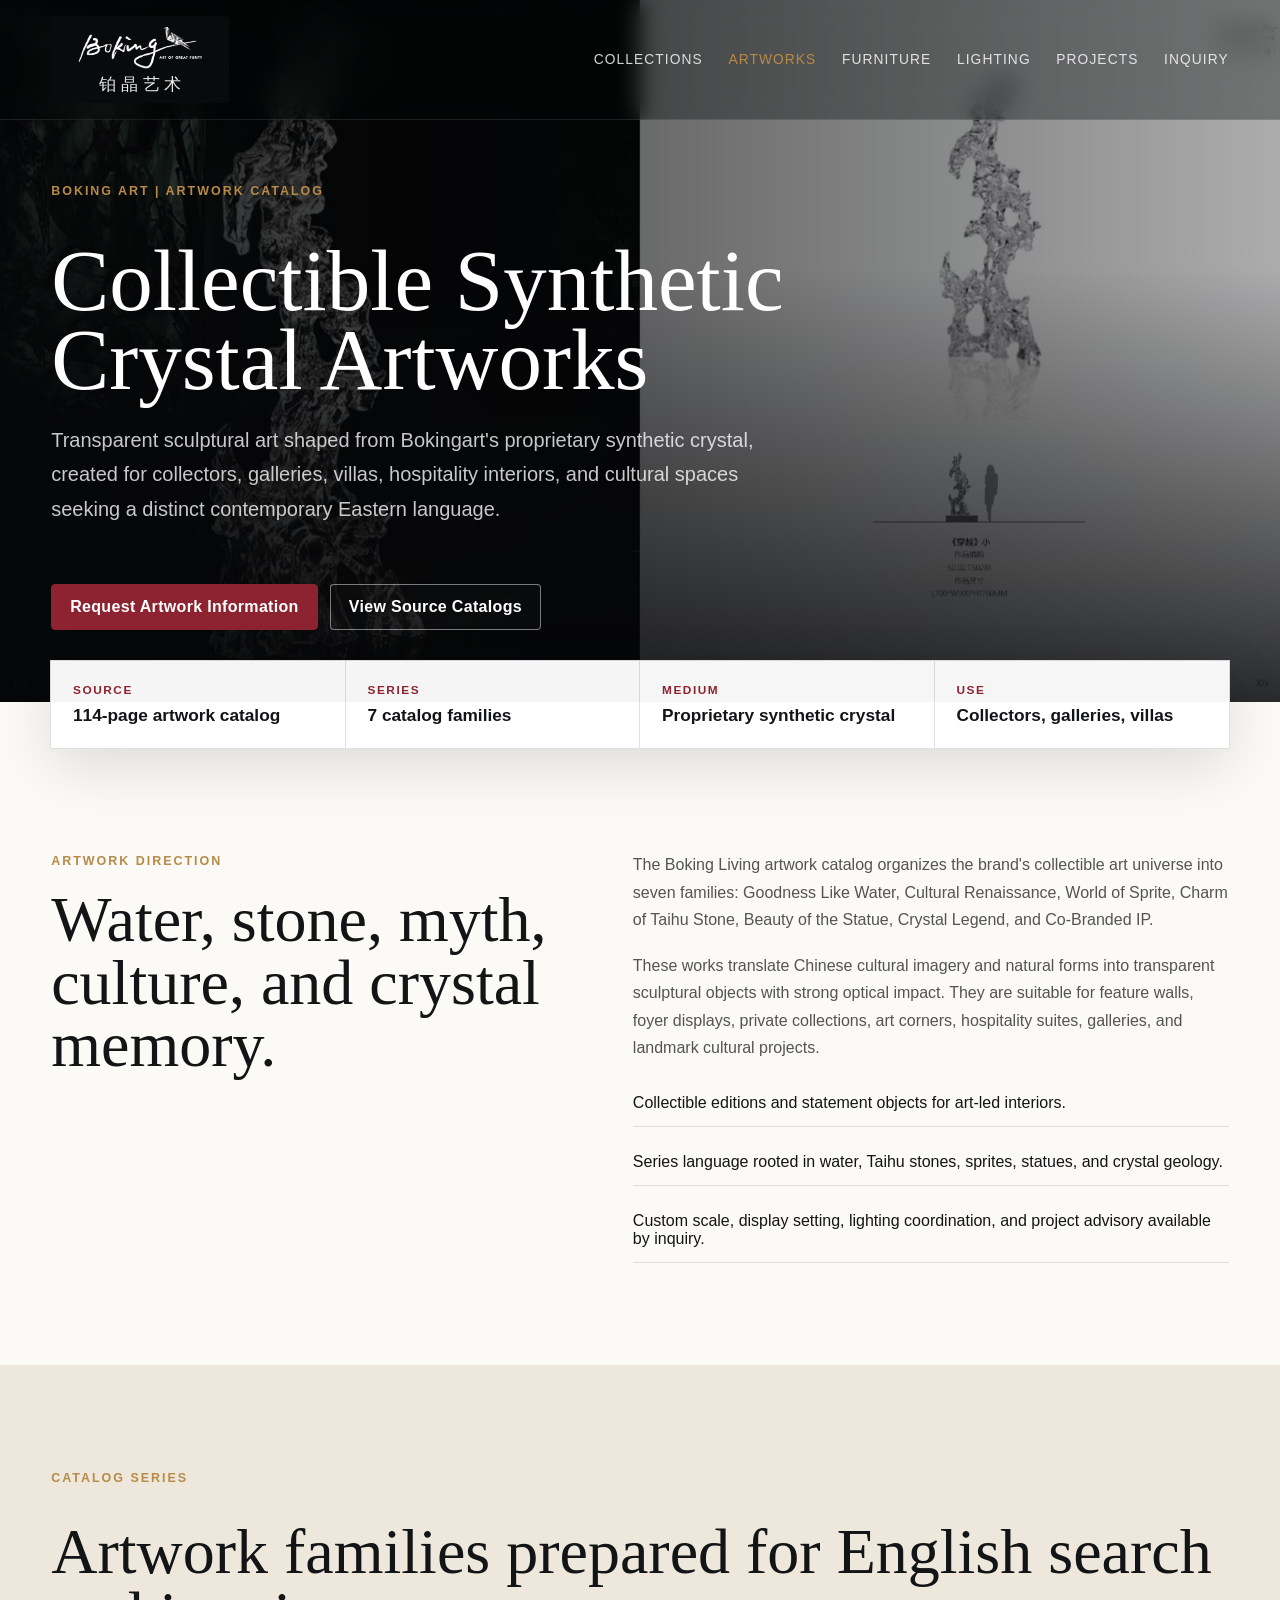
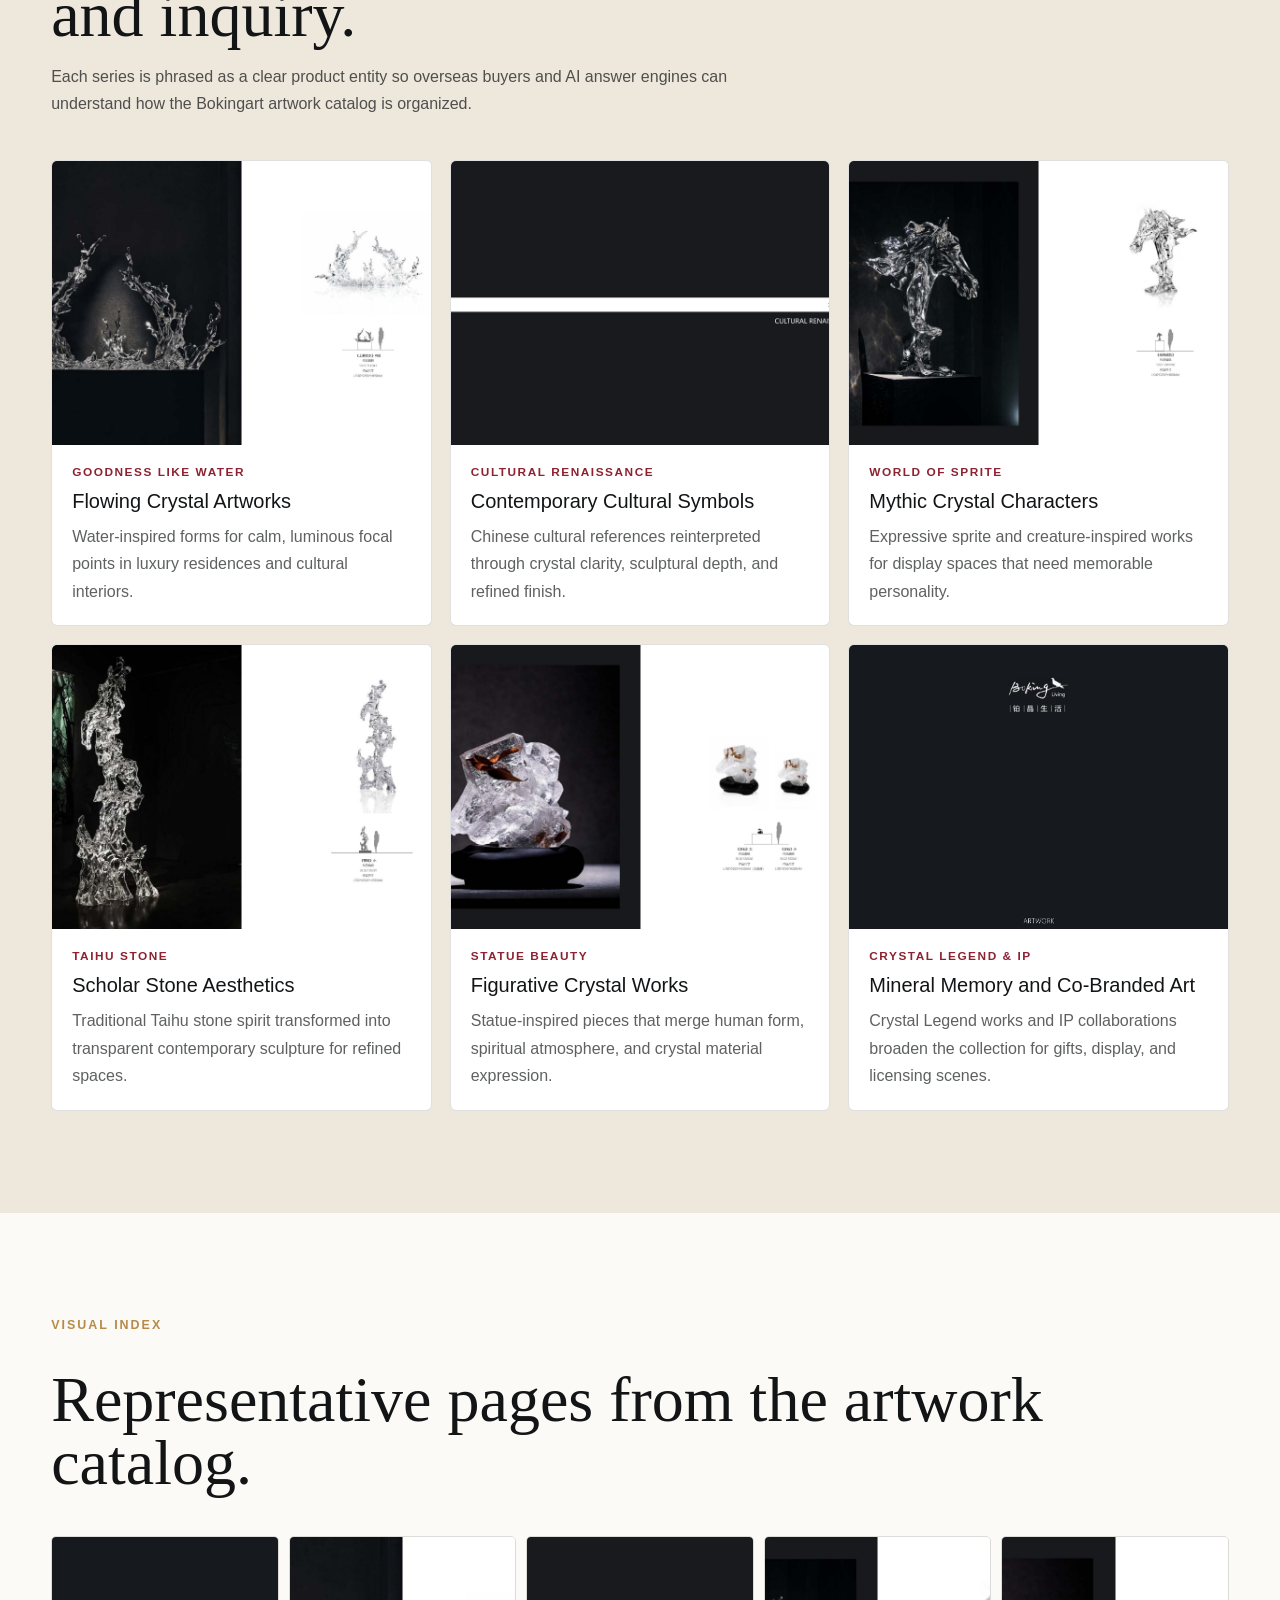
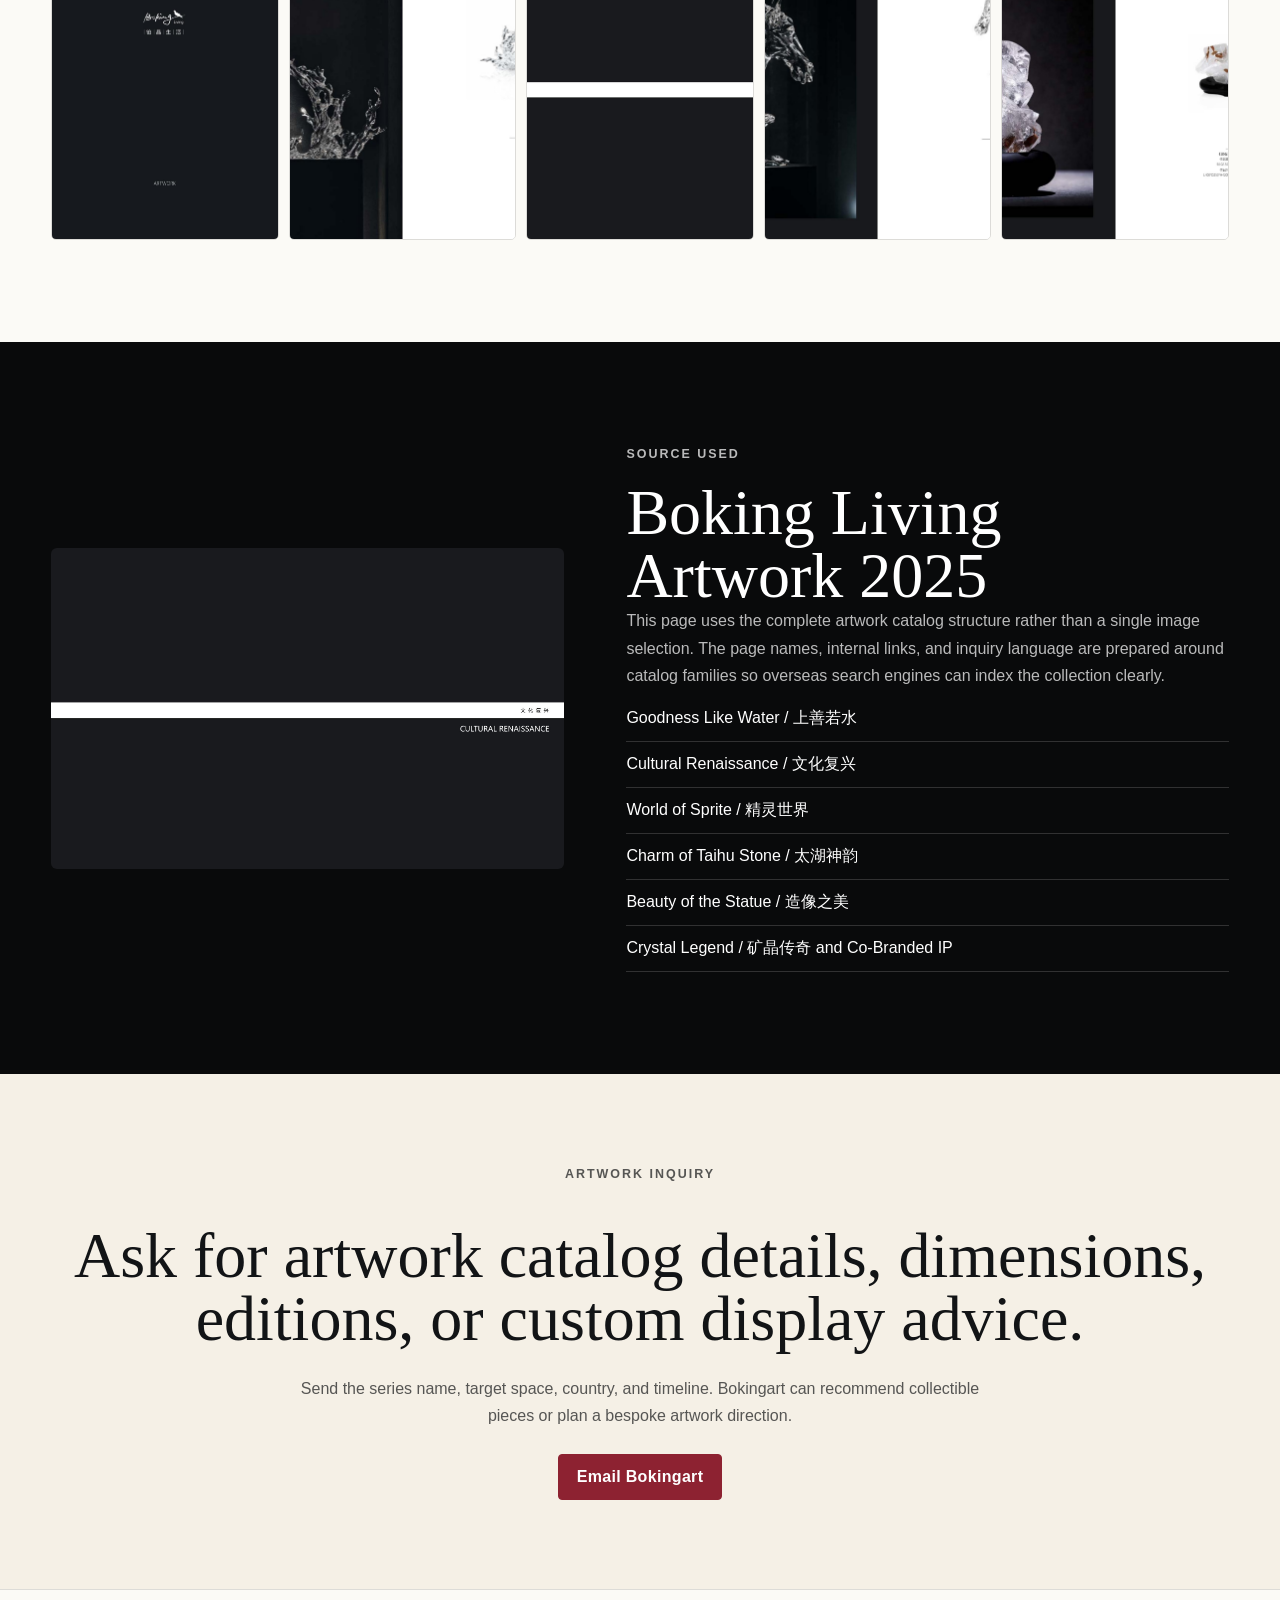
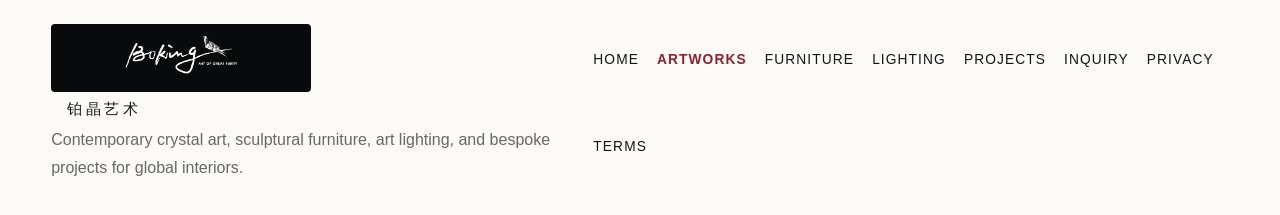
==== artworks.html @ d9d6ddd5 "Initial Bokingart overseas site" ====
<!doctype html>
<html lang="en">
  <head>
    <meta charset="utf-8" />
    <meta name="viewport" content="width=device-width, initial-scale=1" />
    <title>Collectible Synthetic Crystal Artworks | Bokingart</title>
    <meta
      name="description"
      content="Explore Bokingart collectible synthetic crystal artworks, including Goodness Like Water, Cultural Renaissance, World of Sprite, Taihu Stone, Statue Beauty, Crystal Legend, and co-branded IP art."
    />
    <meta name="robots" content="index,follow,max-image-preview:large" />
    <link rel="canonical" href="https://bokingart.netlify.app/artworks.html" />
    <meta property="og:type" content="product.group" />
    <meta property="og:title" content="Collectible Synthetic Crystal Artworks | Bokingart" />
    <meta
      property="og:description"
      content="Bokingart transforms synthetic crystal into collectible contemporary Eastern artworks for galleries, collectors, villas, and cultural spaces."
    />
    <meta property="og:image" content="https://bokingart.netlify.app/assets/pdf-pages/artworks-p058.jpg" />
    <link rel="icon" href="assets/favicon.svg" type="image/svg+xml" />
    <link rel="stylesheet" href="styles.css" />
    <script type="application/ld+json">
      {
        "@context": "https://schema.org",
        "@graph": [
          {
            "@type": "ProductGroup",
            "@id": "https://bokingart.netlify.app/artworks.html#product",
            "name": "Bokingart Collectible Synthetic Crystal Artworks",
            "brand": { "@id": "https://bokingart.netlify.app/#organization" },
            "category": "Contemporary Crystal Art",
            "description": "Collectible synthetic crystal artworks rooted in contemporary Eastern aesthetics, including Goodness Like Water, Cultural Renaissance, World of Sprite, Taihu Stone, Statue Beauty, Crystal Legend, and co-branded IP art.",
            "url": "https://bokingart.netlify.app/artworks.html",
            "image": "https://bokingart.netlify.app/assets/pdf-pages/artworks-p058.jpg"
          },
          {
            "@type": "ItemList",
            "@id": "https://bokingart.netlify.app/artworks.html#series",
            "name": "Bokingart Artwork Series",
            "itemListElement": [
              { "@type": "ListItem", "position": 1, "name": "Goodness Like Water" },
              { "@type": "ListItem", "position": 2, "name": "Cultural Renaissance" },
              { "@type": "ListItem", "position": 3, "name": "World of Sprite" },
              { "@type": "ListItem", "position": 4, "name": "Charm of Taihu Stone" },
              { "@type": "ListItem", "position": 5, "name": "Beauty of the Statue" },
              { "@type": "ListItem", "position": 6, "name": "Crystal Legend" },
              { "@type": "ListItem", "position": 7, "name": "Co-Branded IP" }
            ]
          }
        ]
      }
    </script>
  </head>
  <body>
    <a class="skip-link" href="#inquiry">Skip to inquiry</a>
    <header class="site-header" data-elevated="false">
      <a class="brand-mark" href="index.html#top" aria-label="Bokingart home">
        <img src="assets/logo-wordmark-white.png" alt="Bokingart 铂晶艺术" />
      </a>
      <button class="nav-toggle" type="button" aria-expanded="false" aria-controls="primary-navigation">
        <span class="visually-hidden">Open navigation</span>
        <span class="nav-toggle-lines" aria-hidden="true">
          <span></span>
          <span></span>
          <span></span>
        </span>
      </button>
      <nav class="main-nav" id="primary-navigation" aria-label="Primary navigation">
        <a href="index.html#collections">Collections</a>
        <a href="artworks.html">Artworks</a>
        <a href="furniture.html">Furniture</a>
        <a href="lighting.html">Lighting</a>
        <a href="custom-projects.html">Projects</a>
        <a href="#inquiry">Inquiry</a>
      </nav>
    </header>

    <main>
      <section class="sub-hero" style="--hero-image: url('assets/pdf-pages/artworks-p058.jpg')" aria-labelledby="page-title">
        <div class="sub-hero-content">
          <p class="eyebrow">Boking Art | Artwork Catalog</p>
          <h1 id="page-title">Collectible Synthetic Crystal Artworks</h1>
          <p>
            Transparent sculptural art shaped from Bokingart's proprietary synthetic crystal, created for collectors,
            galleries, villas, hospitality interiors, and cultural spaces seeking a distinct contemporary Eastern language.
          </p>
          <div class="hero-actions">
            <a class="button primary" href="#inquiry">Request Artwork Information</a>
            <a class="button ghost" href="index.html#catalog-title">View Source Catalogs</a>
          </div>
        </div>
      </section>

      <div class="metric-row" aria-label="Artwork catalog facts">
        <div class="metric"><span>Source</span><strong>114-page artwork catalog</strong></div>
        <div class="metric"><span>Series</span><strong>7 catalog families</strong></div>
        <div class="metric"><span>Medium</span><strong>Proprietary synthetic crystal</strong></div>
        <div class="metric"><span>Use</span><strong>Collectors, galleries, villas</strong></div>
      </div>

      <section class="detail-intro">
        <div class="detail-grid">
          <div>
            <p class="eyebrow">Artwork Direction</p>
            <h2>Water, stone, myth, culture, and crystal memory.</h2>
          </div>
          <div class="detail-copy">
            <p>
              The Boking Living artwork catalog organizes the brand's collectible art universe into seven families:
              Goodness Like Water, Cultural Renaissance, World of Sprite, Charm of Taihu Stone, Beauty of the Statue,
              Crystal Legend, and Co-Branded IP.
            </p>
            <p>
              These works translate Chinese cultural imagery and natural forms into transparent sculptural objects with
              strong optical impact. They are suitable for feature walls, foyer displays, private collections, art corners,
              hospitality suites, galleries, and landmark cultural projects.
            </p>
            <ul class="detail-list">
              <li>Collectible editions and statement objects for art-led interiors.</li>
              <li>Series language rooted in water, Taihu stones, sprites, statues, and crystal geology.</li>
              <li>Custom scale, display setting, lighting coordination, and project advisory available by inquiry.</li>
            </ul>
          </div>
        </div>
      </section>

      <section class="series-section" aria-labelledby="series-title">
        <div class="section-heading">
          <p class="eyebrow">Catalog Series</p>
          <h2 id="series-title">Artwork families prepared for English search and inquiry.</h2>
          <p>
            Each series is phrased as a clear product entity so overseas buyers and AI answer engines can understand how
            the Bokingart artwork catalog is organized.
          </p>
        </div>
        <div class="series-grid">
          <article class="series-card">
            <img src="assets/pdf-pages/artworks-p008.jpg" alt="Goodness Like Water synthetic crystal artwork catalog page" />
            <div>
              <span>Goodness Like Water</span>
              <h3>Flowing Crystal Artworks</h3>
              <p>Water-inspired forms for calm, luminous focal points in luxury residences and cultural interiors.</p>
            </div>
          </article>
          <article class="series-card">
            <img src="assets/pdf-pages/artworks-p018.jpg" alt="Cultural Renaissance crystal artwork catalog page" />
            <div>
              <span>Cultural Renaissance</span>
              <h3>Contemporary Cultural Symbols</h3>
              <p>Chinese cultural references reinterpreted through crystal clarity, sculptural depth, and refined finish.</p>
            </div>
          </article>
          <article class="series-card">
            <img src="assets/pdf-pages/artworks-p036.jpg" alt="World of Sprite crystal artwork catalog page" />
            <div>
              <span>World of Sprite</span>
              <h3>Mythic Crystal Characters</h3>
              <p>Expressive sprite and creature-inspired works for display spaces that need memorable personality.</p>
            </div>
          </article>
          <article class="series-card">
            <img src="assets/pdf-pages/artworks-p058.jpg" alt="Taihu Stone crystal artwork catalog page" />
            <div>
              <span>Taihu Stone</span>
              <h3>Scholar Stone Aesthetics</h3>
              <p>Traditional Taihu stone spirit transformed into transparent contemporary sculpture for refined spaces.</p>
            </div>
          </article>
          <article class="series-card">
            <img src="assets/pdf-pages/artworks-p082.jpg" alt="Statue Beauty crystal artwork catalog page" />
            <div>
              <span>Statue Beauty</span>
              <h3>Figurative Crystal Works</h3>
              <p>Statue-inspired pieces that merge human form, spiritual atmosphere, and crystal material expression.</p>
            </div>
          </article>
          <article class="series-card">
            <img src="assets/pdf-pages/artworks-p001.jpg" alt="Bokingart artwork catalog cover" />
            <div>
              <span>Crystal Legend & IP</span>
              <h3>Mineral Memory and Co-Branded Art</h3>
              <p>Crystal Legend works and IP collaborations broaden the collection for gifts, display, and licensing scenes.</p>
            </div>
          </article>
        </div>
      </section>

      <section class="gallery-section" aria-labelledby="gallery-title">
        <div class="section-heading">
          <p class="eyebrow">Visual Index</p>
          <h2 id="gallery-title">Representative pages from the artwork catalog.</h2>
        </div>
        <div class="catalog-strip">
          <img src="assets/pdf-pages/artworks-p001.jpg" alt="Bokingart artwork catalog cover page" />
          <img src="assets/pdf-pages/artworks-p008.jpg" alt="Goodness Like Water artwork page" />
          <img src="assets/pdf-pages/artworks-p018.jpg" alt="Cultural Renaissance artwork page" />
          <img src="assets/pdf-pages/artworks-p036.jpg" alt="World of Sprite artwork page" />
          <img src="assets/pdf-pages/artworks-p082.jpg" alt="Statue Beauty artwork page" />
        </div>
      </section>

      <section class="source-section">
        <div class="source-panel">
          <img src="assets/pdf-pages/artworks-p018.jpg" alt="Bokingart artwork source catalog sample" />
          <div>
            <p class="eyebrow">Source Used</p>
            <h2>Boking Living Artwork 2025</h2>
            <p>
              This page uses the complete artwork catalog structure rather than a single image selection. The page names,
              internal links, and inquiry language are prepared around catalog families so overseas search engines can index
              the collection clearly.
            </p>
            <ul>
              <li>Goodness Like Water / 上善若水</li>
              <li>Cultural Renaissance / 文化复兴</li>
              <li>World of Sprite / 精灵世界</li>
              <li>Charm of Taihu Stone / 太湖神韵</li>
              <li>Beauty of the Statue / 造像之美</li>
              <li>Crystal Legend / 矿晶传奇 and Co-Branded IP</li>
            </ul>
          </div>
        </div>
      </section>

      <section id="inquiry" class="inquiry-mini">
        <p class="eyebrow">Artwork Inquiry</p>
        <h2>Ask for artwork catalog details, dimensions, editions, or custom display advice.</h2>
        <p>Send the series name, target space, country, and timeline. Bokingart can recommend collectible pieces or plan a bespoke artwork direction.</p>
        <a class="button primary" href="mailto:contact@bokingart.com?subject=Bokingart%20artwork%20inquiry">Email Bokingart</a>
      </section>
    </main>

    <footer class="site-footer">
      <div>
        <img class="footer-logo" src="assets/logo-wordmark-white.png" alt="Bokingart 铂晶艺术" />
        <p>Contemporary crystal art, sculptural furniture, art lighting, and bespoke projects for global interiors.</p>
      </div>
      <div class="footer-links">
        <a href="index.html">Home</a>
        <a href="artworks.html">Artworks</a>
        <a href="furniture.html">Furniture</a>
        <a href="lighting.html">Lighting</a>
        <a href="custom-projects.html">Projects</a>
        <a href="#inquiry">Inquiry</a>
        <a href="privacy.html">Privacy</a>
        <a href="terms.html">Terms</a>
      </div>
    </footer>

    <script src="script.js"></script>
  </body>
</html>
---- styles.css ----
:root {
  --ink: #121416;
  --ash: #3c4142;
  --stone: #f3f0ea;
  --paper: #fbfaf6;
  --line: rgba(18, 20, 22, 0.13);
  --white: #ffffff;
  --crystal: #c9edf0;
  --gold: #b78b47;
  --cinnabar: #8d2231;
  --deep: #090a0b;
  --max: 1180px;
  color-scheme: light;
}

* {
  box-sizing: border-box;
}

html {
  scroll-behavior: smooth;
  scroll-padding-top: 96px;
}

body {
  margin: 0;
  font-family: "Aptos", "Segoe UI", "Helvetica Neue", Arial, sans-serif;
  color: var(--ink);
  background: var(--paper);
  letter-spacing: 0;
  opacity: 0;
  transform: translateY(8px);
  transition: opacity 520ms ease, transform 520ms ease, filter 420ms ease;
}

body.page-loaded {
  opacity: 1;
  transform: translateY(0);
}

body.is-leaving {
  opacity: 0;
  filter: blur(4px);
  transform: translateY(-8px);
}

img {
  display: block;
  max-width: 100%;
}

a {
  color: inherit;
  text-decoration: none;
}

:focus-visible {
  outline: 2px solid var(--gold);
  outline-offset: 4px;
}

.visually-hidden {
  position: absolute;
  width: 1px;
  height: 1px;
  padding: 0;
  margin: -1px;
  overflow: hidden;
  clip: rect(0 0 0 0);
  white-space: nowrap;
  border: 0;
}

p {
  margin: 0;
  line-height: 1.72;
}

h1,
h2,
h3 {
  margin: 0;
  font-weight: 500;
  letter-spacing: 0;
}

h1 {
  font-family: Georgia, "Times New Roman", serif;
  font-size: clamp(4.2rem, 13vw, 11rem);
  line-height: 0.82;
}

h2 {
  font-family: Georgia, "Times New Roman", serif;
  font-size: clamp(2.2rem, 5vw, 5rem);
  line-height: 0.98;
}

h3 {
  font-size: 1.25rem;
  line-height: 1.2;
}

.skip-link {
  position: fixed;
  left: 16px;
  top: -80px;
  z-index: 100;
  background: var(--white);
  color: var(--ink);
  padding: 10px 14px;
}

.skip-link:focus {
  top: 16px;
}

.site-header {
  position: fixed;
  top: 0;
  left: 0;
  right: 0;
  z-index: 20;
  display: flex;
  align-items: center;
  justify-content: space-between;
  gap: 24px;
  padding: 16px clamp(18px, 4vw, 54px);
  color: var(--white);
  background: rgba(5, 6, 7, 0.34);
  backdrop-filter: blur(12px);
  transition: background 180ms ease, color 180ms ease, border-color 180ms ease, box-shadow 180ms ease, transform 360ms ease;
  border-bottom: 1px solid rgba(255, 255, 255, 0.1);
}

.site-header[data-elevated="true"] {
  color: var(--ink);
  background: rgba(251, 250, 246, 0.94);
  backdrop-filter: blur(16px);
  border-bottom-color: var(--line);
  box-shadow: 0 12px 42px rgba(18, 20, 22, 0.08);
}

.brand-mark {
  display: inline-flex;
  flex-direction: column;
  align-items: center;
  justify-content: center;
  width: 178px;
  min-height: 78px;
  padding: 11px 12px 10px;
  gap: 7px;
  background: var(--deep);
  border: 0;
  border-radius: 4px;
  overflow: hidden;
  box-shadow: 0 18px 48px rgba(0, 0, 0, 0.32);
  transition: transform 220ms ease, box-shadow 220ms ease, background 220ms ease;
}

.brand-mark:hover {
  transform: translateY(-1px);
  background: #050506;
  box-shadow: 0 22px 56px rgba(0, 0, 0, 0.36);
}

.brand-mark img {
  width: 100%;
  height: 42px;
  object-fit: contain;
  object-position: center;
}

.brand-mark::after {
  content: "铂晶艺术";
  display: block;
  color: rgba(255, 255, 255, 0.92);
  font-family: "Microsoft YaHei UI", "Microsoft YaHei", "Noto Sans SC", sans-serif;
  font-size: 1.08rem;
  font-weight: 500;
  line-height: 1;
  letter-spacing: 0.28em;
  text-indent: 0.28em;
  white-space: nowrap;
}

.brand-script {
  font-family: "Brush Script MT", "Segoe Script", Georgia, serif;
  font-size: 2.2rem;
  line-height: 0.85;
}

.brand-sub {
  font-size: 0.64rem;
  text-transform: uppercase;
  letter-spacing: 0.16em;
}

.main-nav {
  display: flex;
  gap: clamp(14px, 2vw, 32px);
  font-size: 0.86rem;
  text-transform: uppercase;
  letter-spacing: 0.08em;
  align-items: center;
}

.nav-toggle {
  display: none;
  position: relative;
  width: 46px;
  height: 46px;
  place-items: center;
  border: 1px solid rgba(255, 255, 255, 0.32);
  border-radius: 4px;
  background: rgba(255, 255, 255, 0.08);
  color: currentColor;
  cursor: pointer;
  transition: background 180ms ease, border-color 180ms ease, transform 180ms ease;
}

.nav-toggle:hover {
  transform: translateY(-1px);
  border-color: rgba(183, 139, 71, 0.72);
  background: rgba(255, 255, 255, 0.14);
}

.nav-toggle-lines {
  display: grid;
  gap: 5px;
  width: 21px;
}

.nav-toggle-lines span {
  display: block;
  width: 100%;
  height: 2px;
  background: currentColor;
  transform-origin: center;
  transition: transform 220ms ease, opacity 180ms ease;
}

.main-nav a {
  position: relative;
  opacity: 0.82;
  transition: opacity 180ms ease;
}

.main-nav a::after {
  content: "";
  position: absolute;
  left: 0;
  right: 0;
  bottom: -8px;
  height: 1px;
  background: currentColor;
  transform: scaleX(0);
  transform-origin: left;
  transition: transform 220ms ease;
}

.main-nav a:hover {
  opacity: 1;
}

.main-nav a[aria-current="page"] {
  opacity: 1;
  color: var(--gold);
}

.main-nav a:hover::after {
  transform: scaleX(1);
}

.hero {
  position: relative;
  min-height: 90vh;
  display: grid;
  align-items: end;
  overflow: hidden;
  color: var(--white);
  background: var(--deep);
}

.hero picture,
.hero picture img {
  position: absolute;
  inset: 0;
  width: 100%;
  height: 100%;
}

.hero picture img {
  object-fit: cover;
  object-position: center;
  filter: contrast(1.05) saturate(0.96);
  transform: scale(1.03);
  animation: slow-drift 16s ease-out both;
}

.hero::after {
  content: "";
  position: absolute;
  inset: auto 0 0;
  height: 36%;
  pointer-events: none;
  background: linear-gradient(0deg, rgba(201, 237, 240, 0.1), transparent);
  mix-blend-mode: screen;
  opacity: 0.72;
  animation: crystal-glow 4.8s ease-in-out infinite alternate;
}

.hero-shade {
  position: absolute;
  inset: 0;
  background:
    linear-gradient(90deg, rgba(5, 5, 5, 0.82), rgba(5, 5, 5, 0.34) 48%, rgba(5, 5, 5, 0.16)),
    linear-gradient(0deg, rgba(5, 5, 5, 0.72), transparent 52%);
}

.hero-content {
  position: relative;
  z-index: 1;
  width: min(var(--max), calc(100% - 36px));
  margin: 0 auto;
  padding: 170px 0 118px;
}

.hero-content .eyebrow,
.hero-content h1,
.hero-line,
.hero-actions {
  animation: hero-rise 760ms cubic-bezier(0.2, 0.72, 0.18, 1) both;
}

.hero-content h1 {
  animation-delay: 90ms;
  letter-spacing: 0.01em;
}

.hero-line {
  animation-delay: 180ms;
}

.hero-actions {
  animation-delay: 270ms;
}

.hero-line {
  width: min(700px, 100%);
  margin-top: 26px;
  font-size: clamp(1.1rem, 2vw, 1.45rem);
  color: rgba(255, 255, 255, 0.82);
}

.eyebrow {
  margin-bottom: 16px;
  color: var(--gold);
  font-size: 0.78rem;
  font-weight: 700;
  text-transform: uppercase;
  letter-spacing: 0.16em;
}

.hero-actions {
  display: flex;
  flex-wrap: wrap;
  gap: 12px;
  margin-top: 34px;
}

.button {
  display: inline-flex;
  align-items: center;
  justify-content: center;
  min-height: 46px;
  padding: 13px 18px;
  border: 1px solid transparent;
  border-radius: 4px;
  font-weight: 700;
  letter-spacing: 0.02em;
  cursor: pointer;
  transition: transform 180ms ease, box-shadow 180ms ease, background 180ms ease, border-color 180ms ease;
}

.button.primary {
  background: var(--cinnabar);
  color: var(--white);
  border-color: var(--cinnabar);
}

.button.primary:hover {
  background: #9d2738;
  border-color: #9d2738;
}

.button.ghost {
  color: var(--white);
  border-color: rgba(255, 255, 255, 0.46);
  background: rgba(255, 255, 255, 0.02);
}

.button.ghost:hover {
  border-color: rgba(255, 255, 255, 0.74);
  background: rgba(255, 255, 255, 0.08);
}

.button.outline {
  color: var(--ink);
  border-color: rgba(18, 20, 22, 0.24);
  background: rgba(255, 255, 255, 0.58);
}

.button.outline:hover {
  border-color: rgba(141, 34, 49, 0.42);
  background: rgba(255, 255, 255, 0.82);
}

.button:hover {
  transform: translateY(-1px);
  box-shadow: 0 12px 30px rgba(0, 0, 0, 0.16);
}

.hero-proof {
  position: relative;
  z-index: 2;
  display: grid;
  grid-template-columns: repeat(4, 1fr);
  border-top: 1px solid rgba(255, 255, 255, 0.18);
  background: rgba(9, 10, 11, 0.64);
  backdrop-filter: blur(8px);
}

.hero-proof span {
  padding: 22px clamp(14px, 3vw, 44px);
  border-right: 1px solid rgba(255, 255, 255, 0.14);
  color: rgba(255, 255, 255, 0.82);
  font-size: 0.92rem;
}

.intro-band,
.section,
.brand-architecture,
.inquiry-section {
  padding: clamp(68px, 9vw, 128px) clamp(18px, 4vw, 54px);
}

.intro-band {
  background: var(--stone);
}

.section-grid {
  width: min(var(--max), 100%);
  margin: 0 auto;
  display: grid;
  gap: clamp(28px, 6vw, 84px);
}

.section-grid.two {
  grid-template-columns: minmax(0, 0.88fr) minmax(0, 1.12fr);
}

.copy-stack {
  display: grid;
  gap: 18px;
  color: rgba(18, 20, 22, 0.76);
  font-size: 1.03rem;
}

.section.light {
  background: var(--paper);
}

.section.dark {
  background: var(--deep);
  color: var(--white);
}

.section.editorial {
  background: #ebe7df;
}

.section.about {
  background: var(--paper);
}

.section-heading {
  width: min(var(--max), 100%);
  margin: 0 auto 42px;
  display: grid;
  gap: 16px;
}

.section-heading p:not(.eyebrow) {
  max-width: 760px;
  color: rgba(18, 20, 22, 0.72);
}

.section-heading.narrow {
  max-width: 860px;
  text-align: center;
}

.section-heading.narrow p {
  margin: 0 auto;
}

.collection-grid {
  width: min(var(--max), 100%);
  margin: 0 auto;
  display: grid;
  grid-template-columns: repeat(3, minmax(0, 1fr));
  gap: 18px;
}

.collection-card {
  display: grid;
  background: var(--white);
  border: 1px solid var(--line);
  border-radius: 6px;
  overflow: hidden;
  will-change: transform;
  transition: transform 260ms ease, box-shadow 260ms ease, border-color 260ms ease;
}

.collection-card:hover,
.source-card:hover,
.series-card:hover {
  transform: translateY(-5px);
  border-color: rgba(183, 139, 71, 0.48);
  box-shadow: 0 18px 60px rgba(18, 20, 22, 0.12);
}

.collection-card img {
  width: 100%;
  aspect-ratio: 4 / 5;
  object-fit: cover;
  transition: transform 420ms ease, filter 420ms ease;
}

.collection-card:hover img,
.source-card:hover img,
.series-card:hover img {
  transform: scale(1.035);
  filter: contrast(1.04) saturate(1.02);
}

.collection-card div {
  display: grid;
  gap: 12px;
  padding: 24px;
}

.collection-card p:not(.card-kicker) {
  color: rgba(18, 20, 22, 0.68);
}

.text-link {
  width: fit-content;
  color: var(--cinnabar);
  font-weight: 800;
  border-bottom: 1px solid currentColor;
  transition: transform 180ms ease, color 180ms ease;
}

.text-link:hover {
  color: var(--gold);
  transform: translateX(3px);
}

.card-kicker {
  color: var(--cinnabar);
  font-size: 0.74rem;
  font-weight: 800;
  letter-spacing: 0.14em;
  text-transform: uppercase;
}

.feature-layout {
  width: min(var(--max), 100%);
  margin: 0 auto;
  display: grid;
  grid-template-columns: minmax(0, 0.9fr) minmax(0, 1.1fr);
  gap: clamp(28px, 6vw, 76px);
  align-items: center;
}

.feature-copy {
  display: grid;
  gap: 24px;
}

.feature-copy p:not(.eyebrow) {
  color: rgba(255, 255, 255, 0.72);
}

.facts {
  display: grid;
  grid-template-columns: repeat(2, minmax(0, 1fr));
  gap: 1px;
  margin: 8px 0 0;
  background: rgba(255, 255, 255, 0.16);
}

.facts div {
  padding: 18px;
  background: var(--deep);
}

.facts dt {
  color: var(--gold);
  font-size: 0.75rem;
  text-transform: uppercase;
  letter-spacing: 0.1em;
}

.facts dd {
  margin: 8px 0 0;
  color: rgba(255, 255, 255, 0.84);
}

.feature-media {
  margin: 0;
}

.feature-media img {
  width: 100%;
  aspect-ratio: 5 / 4;
  object-fit: cover;
  border-radius: 6px;
  box-shadow: 0 22px 70px rgba(0, 0, 0, 0.18);
}

.timeline {
  width: min(var(--max), 100%);
  margin: 0 auto;
  display: grid;
  grid-template-columns: repeat(3, minmax(0, 1fr));
  border-top: 1px solid rgba(18, 20, 22, 0.18);
}

.timeline article {
  padding: 26px 24px 4px;
  border-right: 1px solid rgba(18, 20, 22, 0.13);
}

.timeline article:last-child {
  border-right: none;
}

.timeline span {
  display: inline-block;
  margin-bottom: 18px;
  color: var(--cinnabar);
  font-weight: 800;
}

.timeline h3 {
  margin-bottom: 12px;
}

.timeline p {
  color: rgba(18, 20, 22, 0.68);
}

.section-cta {
  width: min(var(--max), 100%);
  margin: 36px auto 0;
  display: flex;
  flex-wrap: wrap;
  gap: 12px;
}

.catalog-section {
  background: #f5f0e6;
}

.source-grid {
  width: min(var(--max), 100%);
  margin: 0 auto;
  display: grid;
  grid-template-columns: repeat(3, minmax(0, 1fr));
  gap: 18px;
}

.source-card {
  display: grid;
  grid-template-rows: auto 1fr;
  background: var(--white);
  border: 1px solid var(--line);
  border-radius: 6px;
  overflow: hidden;
  transition: transform 260ms ease, box-shadow 260ms ease, border-color 260ms ease;
}

.source-card img {
  width: 100%;
  aspect-ratio: 16 / 10;
  object-fit: cover;
  background: #ece8df;
  transition: transform 420ms ease, filter 420ms ease;
}

.source-card div {
  display: grid;
  gap: 10px;
  padding: 20px;
}

.source-card span,
.universe-tile span,
.metric span,
.about-proof span,
.series-card span,
.seo-kicker {
  color: var(--cinnabar);
  font-size: 0.74rem;
  font-weight: 800;
  letter-spacing: 0.13em;
  text-transform: uppercase;
}

.source-card p,
.universe-tile strong + p {
  color: rgba(18, 20, 22, 0.68);
}

.product-universe {
  background: var(--paper);
}

.universe-grid {
  width: min(var(--max), 100%);
  margin: 0 auto;
  display: grid;
  grid-template-columns: repeat(4, minmax(0, 1fr));
  gap: 14px;
}

.universe-tile {
  position: relative;
  min-height: 360px;
  display: grid;
  align-content: end;
  gap: 10px;
  padding: 22px;
  color: var(--white);
  overflow: hidden;
  border-radius: 6px;
  isolation: isolate;
  transition: transform 260ms ease, box-shadow 260ms ease;
}

.universe-tile::after {
  content: "";
  position: absolute;
  inset: 0;
  z-index: -1;
  background: linear-gradient(0deg, rgba(0, 0, 0, 0.78), rgba(0, 0, 0, 0.08) 62%);
}

.universe-tile img {
  position: absolute;
  inset: 0;
  z-index: -2;
  width: 100%;
  height: 100%;
  object-fit: cover;
  transition: transform 240ms ease;
}

.universe-tile:hover img {
  transform: scale(1.04);
}

.universe-tile:hover {
  transform: translateY(-6px);
  box-shadow: 0 22px 68px rgba(18, 20, 22, 0.18);
}

.universe-tile span {
  color: var(--gold);
}

.universe-tile strong {
  font-size: 1.25rem;
  line-height: 1.2;
}

.brand-architecture {
  background: var(--ink);
  color: var(--white);
}

.brand-architecture .section-heading p:not(.eyebrow) {
  color: rgba(255, 255, 255, 0.7);
}

.architecture-grid {
  width: min(var(--max), 100%);
  margin: 0 auto;
  display: grid;
  grid-template-columns: 1.1fr 0.9fr;
  gap: 18px;
}

.architecture-grid figure {
  margin: 0;
  background: #222;
  border: 1px solid rgba(255, 255, 255, 0.16);
  border-radius: 6px;
  overflow: hidden;
  transition: transform 260ms ease, border-color 260ms ease;
}

.architecture-grid figure:hover {
  transform: translateY(-4px);
  border-color: rgba(183, 139, 71, 0.46);
}

.architecture-grid img {
  width: 100%;
  height: 100%;
  min-height: 320px;
  object-fit: contain;
  background: #202020;
}

.about-proof {
  width: min(var(--max), 100%);
  margin: 46px auto 0;
  display: grid;
  grid-template-columns: repeat(3, minmax(0, 1fr));
  gap: 1px;
  background: var(--line);
  border: 1px solid var(--line);
}

.about-proof article {
  display: grid;
  gap: 10px;
  padding: 24px;
  background: var(--paper);
}

.about-proof p {
  color: rgba(18, 20, 22, 0.68);
}

.faq {
  background: #f7f4ed;
}

.faq-list {
  width: min(860px, 100%);
  margin: 0 auto;
  border-top: 1px solid var(--line);
}

details {
  border-bottom: 1px solid var(--line);
  padding: 22px 0;
}

summary {
  cursor: pointer;
  font-size: 1.1rem;
  font-weight: 700;
}

details p {
  margin-top: 14px;
  color: rgba(18, 20, 22, 0.68);
}

.inquiry-section {
  display: grid;
  grid-template-columns: minmax(0, 0.82fr) minmax(0, 1.18fr);
  gap: clamp(28px, 7vw, 92px);
  align-items: start;
  background:
    linear-gradient(90deg, rgba(9, 10, 11, 0.9), rgba(9, 10, 11, 0.76)),
    url("assets/living-tableware.jpg") center / cover;
  color: var(--white);
}

.inquiry-copy {
  display: grid;
  gap: 20px;
}

.inquiry-copy p:not(.eyebrow) {
  color: rgba(255, 255, 255, 0.74);
}

.email-link {
  width: fit-content;
  color: var(--crystal);
  border-bottom: 1px solid currentColor;
}

.inquiry-form {
  display: grid;
  grid-template-columns: repeat(2, minmax(0, 1fr));
  gap: 16px;
  padding: 24px;
  background: rgba(255, 255, 255, 0.94);
  color: var(--ink);
  border: 1px solid rgba(255, 255, 255, 0.34);
  border-radius: 6px;
  box-shadow: 0 24px 80px rgba(0, 0, 0, 0.24);
}

label {
  display: grid;
  gap: 8px;
  font-size: 0.78rem;
  font-weight: 800;
  color: rgba(18, 20, 22, 0.72);
  text-transform: uppercase;
  letter-spacing: 0.08em;
}

input,
select,
textarea {
  width: 100%;
  min-height: 46px;
  border: 1px solid rgba(18, 20, 22, 0.18);
  border-radius: 4px;
  padding: 12px 13px;
  font: inherit;
  background: var(--white);
  color: var(--ink);
  transition: border-color 160ms ease, box-shadow 160ms ease;
}

input:focus,
select:focus,
textarea:focus {
  border-color: rgba(183, 139, 71, 0.74);
  box-shadow: 0 0 0 3px rgba(183, 139, 71, 0.14);
  outline: none;
}

textarea {
  resize: vertical;
}

.full {
  grid-column: 1 / -1;
}

.form-note {
  grid-column: 1 / -1;
  color: var(--cinnabar);
  font-size: 0.9rem;
}

.site-footer {
  display: flex;
  justify-content: space-between;
  gap: 28px;
  padding: 34px clamp(18px, 4vw, 54px);
  background: var(--paper);
  border-top: 1px solid var(--line);
}

.site-footer p {
  max-width: 560px;
  color: rgba(18, 20, 22, 0.64);
}

.footer-links {
  display: flex;
  flex-wrap: wrap;
  gap: 18px;
  align-items: center;
  font-size: 0.86rem;
  text-transform: uppercase;
  letter-spacing: 0.08em;
}

.footer-links a[aria-current="page"] {
  color: var(--cinnabar);
  font-weight: 800;
}

.footer-logo {
  width: min(260px, 72vw);
  height: 68px;
  margin-bottom: 34px;
  object-fit: contain;
  object-position: center;
  background: var(--deep);
  border-radius: 4px;
  padding: 12px 14px 18px;
}

.site-footer > div:first-child {
  position: relative;
}

.site-footer > div:first-child::after {
  content: "铂晶艺术";
  position: absolute;
  left: 16px;
  top: 76px;
  color: var(--ink);
  font-family: "Microsoft YaHei UI", "Microsoft YaHei", "Noto Sans SC", sans-serif;
  font-size: 0.92rem;
  letter-spacing: 0.24em;
}

.legal-main {
  padding: 150px clamp(18px, 4vw, 54px) clamp(72px, 9vw, 118px);
  background: var(--paper);
}

.legal-shell {
  width: min(920px, 100%);
  margin: 0 auto;
  display: grid;
  gap: 34px;
}

.legal-shell h1 {
  max-width: 860px;
  font-size: clamp(3rem, 7vw, 6.8rem);
  line-height: 0.88;
}

.legal-meta {
  color: rgba(18, 20, 22, 0.62);
  font-weight: 700;
}

.legal-content {
  display: grid;
  gap: 0;
  border-top: 1px solid var(--line);
}

.legal-content section {
  display: grid;
  gap: 12px;
  padding: 26px 0;
  border-bottom: 1px solid var(--line);
}

.legal-content h2 {
  font-family: "Aptos", "Segoe UI", "Helvetica Neue", Arial, sans-serif;
  font-size: clamp(1.35rem, 2vw, 1.8rem);
  line-height: 1.15;
}

.legal-content p,
.legal-content li {
  color: rgba(18, 20, 22, 0.72);
}

.legal-content ul {
  display: grid;
  gap: 9px;
  margin: 0;
  padding-left: 20px;
}

.sub-hero {
  min-height: 78vh;
  padding: 150px clamp(18px, 4vw, 54px) 72px;
  display: grid;
  align-items: end;
  color: var(--white);
  background: var(--deep);
  position: relative;
  overflow: hidden;
  isolation: isolate;
}

.sub-hero::before,
.sub-hero::after {
  content: "";
  position: absolute;
  inset: 0;
  z-index: -1;
}

.sub-hero::before {
  background: var(--hero-image) center / cover;
  transform: scale(1.04);
  filter: saturate(0.96) contrast(1.04);
  animation: slow-drift 16s ease-out both;
}

.sub-hero::after {
  background:
    linear-gradient(90deg, rgba(6, 7, 8, 0.9), rgba(6, 7, 8, 0.58) 48%, rgba(6, 7, 8, 0.28)),
    linear-gradient(0deg, rgba(6, 7, 8, 0.8), rgba(6, 7, 8, 0.08) 62%);
}

.sub-hero-content {
  width: min(var(--max), 100%);
  margin: 0 auto;
  display: grid;
  gap: 24px;
}

.sub-hero h1 {
  max-width: 760px;
  font-size: clamp(3rem, 6.8vw, 6.4rem);
  line-height: 0.9;
}

.sub-hero p:not(.eyebrow) {
  max-width: 720px;
  color: rgba(255, 255, 255, 0.78);
  font-size: clamp(1rem, 1.6vw, 1.25rem);
}

.metric-row {
  width: min(var(--max), 100%);
  margin: -42px auto 0;
  position: relative;
  z-index: 3;
  display: grid;
  grid-template-columns: repeat(4, minmax(0, 1fr));
  border: 1px solid var(--line);
  background: rgba(255, 255, 255, 0.96);
  box-shadow: 0 18px 60px rgba(0, 0, 0, 0.12);
}

.metric {
  display: grid;
  gap: 8px;
  padding: 22px;
  border-right: 1px solid var(--line);
}

.metric:last-child {
  border-right: none;
}

.metric strong {
  font-size: 1.08rem;
}

.detail-intro,
.series-section,
.gallery-section,
.source-section,
.seo-section {
  padding: clamp(62px, 8vw, 112px) clamp(18px, 4vw, 54px);
}

.detail-intro {
  background: var(--paper);
}

.detail-grid {
  width: min(var(--max), 100%);
  margin: 0 auto;
  display: grid;
  grid-template-columns: minmax(0, 0.92fr) minmax(0, 1.08fr);
  gap: clamp(28px, 6vw, 74px);
  align-items: start;
}

.detail-copy {
  display: grid;
  gap: 18px;
}

.detail-copy p {
  color: rgba(18, 20, 22, 0.72);
}

.detail-list {
  display: grid;
  gap: 12px;
  margin: 0;
  padding: 0;
  list-style: none;
}

.detail-list li {
  padding: 14px 0;
  border-bottom: 1px solid var(--line);
}

.series-section {
  background: #eee8dc;
}

.series-grid {
  width: min(var(--max), 100%);
  margin: 0 auto;
  display: grid;
  grid-template-columns: repeat(3, minmax(0, 1fr));
  gap: 18px;
}

.series-card {
  display: grid;
  grid-template-rows: auto 1fr;
  background: var(--white);
  border: 1px solid var(--line);
  border-radius: 6px;
  overflow: hidden;
  transition: transform 260ms ease, box-shadow 260ms ease, border-color 260ms ease;
}

.series-card img {
  width: 100%;
  aspect-ratio: 4 / 3;
  object-fit: cover;
  background: #ebe7df;
  transition: transform 420ms ease, filter 420ms ease;
}

.series-card div {
  display: grid;
  gap: 10px;
  padding: 20px;
}

.series-card p {
  color: rgba(18, 20, 22, 0.68);
}

.wide-card {
  grid-column: span 2;
}

.gallery-section {
  background: var(--paper);
}

.catalog-strip {
  width: min(var(--max), 100%);
  margin: 0 auto;
  display: grid;
  grid-template-columns: repeat(5, minmax(0, 1fr));
  gap: 10px;
}

.catalog-strip img {
  width: 100%;
  aspect-ratio: 3 / 4;
  object-fit: cover;
  border-radius: 5px;
  border: 1px solid var(--line);
  transition: transform 240ms ease, box-shadow 240ms ease, border-color 240ms ease;
}

.catalog-strip img:hover {
  transform: translateY(-4px) scale(1.015);
  border-color: rgba(183, 139, 71, 0.44);
  box-shadow: 0 18px 54px rgba(18, 20, 22, 0.12);
}

.reveal-ready {
  opacity: 0;
  transform: translateY(28px);
  transition: opacity 700ms ease, transform 700ms cubic-bezier(0.2, 0.72, 0.18, 1);
}

.reveal-ready.revealed {
  opacity: 1;
  transform: translateY(0);
}

.source-section {
  background: var(--deep);
  color: var(--white);
}

.source-section .section-heading p:not(.eyebrow),
.source-section p {
  color: rgba(255, 255, 255, 0.72);
}

.source-panel {
  width: min(var(--max), 100%);
  margin: 0 auto;
  display: grid;
  grid-template-columns: 0.92fr 1.08fr;
  gap: clamp(24px, 5vw, 62px);
  align-items: center;
}

.source-panel img {
  width: 100%;
  aspect-ratio: 16 / 10;
  object-fit: cover;
  border-radius: 6px;
}

.source-panel ul {
  display: grid;
  gap: 12px;
  margin: 18px 0 0;
  padding: 0;
  list-style: none;
}

.source-panel li {
  padding-bottom: 12px;
  border-bottom: 1px solid rgba(255, 255, 255, 0.16);
}

.inquiry-mini {
  padding: clamp(54px, 7vw, 90px) clamp(18px, 4vw, 54px);
  display: grid;
  gap: 24px;
  justify-items: center;
  text-align: center;
  background: #f5f0e6;
}

.inquiry-mini p {
  max-width: 720px;
  color: rgba(18, 20, 22, 0.7);
}

.seo-section {
  background: var(--paper);
}

.seo-table {
  width: min(var(--max), 100%);
  margin: 0 auto;
  display: grid;
  gap: 1px;
  background: var(--line);
  border: 1px solid var(--line);
}

.seo-row {
  display: grid;
  grid-template-columns: 0.8fr 1.2fr 1fr;
  gap: 1px;
  background: var(--line);
}

.seo-row > * {
  padding: 16px;
  background: var(--white);
}

.seo-row p {
  color: rgba(18, 20, 22, 0.68);
}

@keyframes slow-drift {
  from {
    transform: scale(1.08) translateY(10px);
  }
  to {
    transform: scale(1.03) translateY(0);
  }
}

@keyframes hero-rise {
  from {
    opacity: 0;
    transform: translateY(22px);
  }
  to {
    opacity: 1;
    transform: translateY(0);
  }
}

@keyframes crystal-glow {
  from {
    opacity: 0.34;
    transform: translateY(10px);
  }
  to {
    opacity: 0.78;
    transform: translateY(0);
  }
}

@media (prefers-reduced-motion: reduce) {
  *,
  *::before,
  *::after {
    animation-duration: 1ms !important;
    scroll-behavior: auto !important;
    transition-duration: 1ms !important;
  }

  body,
  body.page-loaded,
  body.is-leaving,
  .reveal-ready,
  .reveal-ready.revealed {
    opacity: 1;
    filter: none;
    transform: none;
  }
}

@media (max-width: 900px) {
  .site-header {
    position: fixed;
    align-items: center;
    padding: 12px 14px;
  }

  .nav-toggle {
    display: inline-grid;
    margin-left: auto;
  }

  .site-header[data-elevated="true"] .nav-toggle {
    color: var(--white);
    background: var(--deep);
    border-color: rgba(18, 20, 22, 0.18);
  }

  .main-nav {
    position: fixed;
    left: 14px;
    right: 14px;
    top: 98px;
    display: grid;
    gap: 0;
    padding: 8px 16px;
    color: var(--white);
    background: rgba(9, 10, 11, 0.96);
    border: 1px solid rgba(255, 255, 255, 0.14);
    border-radius: 6px;
    box-shadow: 0 24px 80px rgba(0, 0, 0, 0.32);
    opacity: 0;
    visibility: hidden;
    pointer-events: none;
    transform: translateY(-10px);
    transition: opacity 220ms ease, transform 220ms ease, visibility 220ms ease;
    max-height: calc(100vh - 116px);
    overflow: auto;
  }

  .main-nav a {
    padding: 15px 2px;
    border-bottom: 1px solid rgba(255, 255, 255, 0.13);
    opacity: 0.92;
  }

  .main-nav a:last-child {
    border-bottom: 0;
  }

  .main-nav a::after {
    display: none;
  }

  body.nav-open {
    overflow: hidden;
  }

  body.nav-open .main-nav,
  .main-nav.is-open {
    opacity: 1 !important;
    visibility: visible !important;
    pointer-events: auto;
    transform: translateY(0) !important;
    transition: none !important;
  }

  body.nav-open .nav-toggle-lines span:nth-child(1) {
    transform: translateY(7px) rotate(45deg);
  }

  body.nav-open .nav-toggle-lines span:nth-child(2) {
    opacity: 0;
  }

  body.nav-open .nav-toggle-lines span:nth-child(3) {
    transform: translateY(-7px) rotate(-45deg);
  }

  .hero {
    min-height: 94vh;
  }

  .hero-content {
    padding-top: 140px;
  }

  .hero-proof,
  .section-grid.two,
  .collection-grid,
  .source-grid,
  .universe-grid,
  .feature-layout,
  .timeline,
  .architecture-grid,
  .about-proof,
  .inquiry-section,
  .metric-row,
  .detail-grid,
  .series-grid,
  .source-panel,
  .seo-row {
    grid-template-columns: 1fr;
  }

  .hero-proof span {
    border-right: none;
    border-bottom: 1px solid rgba(255, 255, 255, 0.14);
  }

  .timeline article {
    border-right: none;
    border-bottom: 1px solid rgba(18, 20, 22, 0.13);
  }

  .metric {
    border-right: none;
    border-bottom: 1px solid var(--line);
  }

  .wide-card {
    grid-column: span 1;
  }

  .catalog-strip {
    grid-template-columns: repeat(2, minmax(0, 1fr));
  }

  .inquiry-form {
    grid-template-columns: 1fr;
  }

  .site-footer {
    display: grid;
  }
}

@media (max-width: 560px) {
  h1 {
    font-size: clamp(2.35rem, 12vw, 3.08rem);
    line-height: 0.92;
  }

  .hero-content {
    width: min(100% - 28px, var(--max));
    padding-top: 156px;
    padding-bottom: 72px;
  }

  .brand-mark {
    width: 164px;
    min-height: 72px;
    padding: 10px 12px 9px;
  }

  .brand-mark img {
    height: 37px;
  }

  .brand-mark::after {
    font-size: 1rem;
  }

  .hero-actions .button {
    width: 100%;
  }

  .intro-band,
  .section,
  .brand-architecture,
  .inquiry-section {
    padding-left: 14px;
    padding-right: 14px;
  }

  .collection-card div,
  .inquiry-form {
    padding: 18px;
  }

  .facts {
    grid-template-columns: 1fr;
  }
}
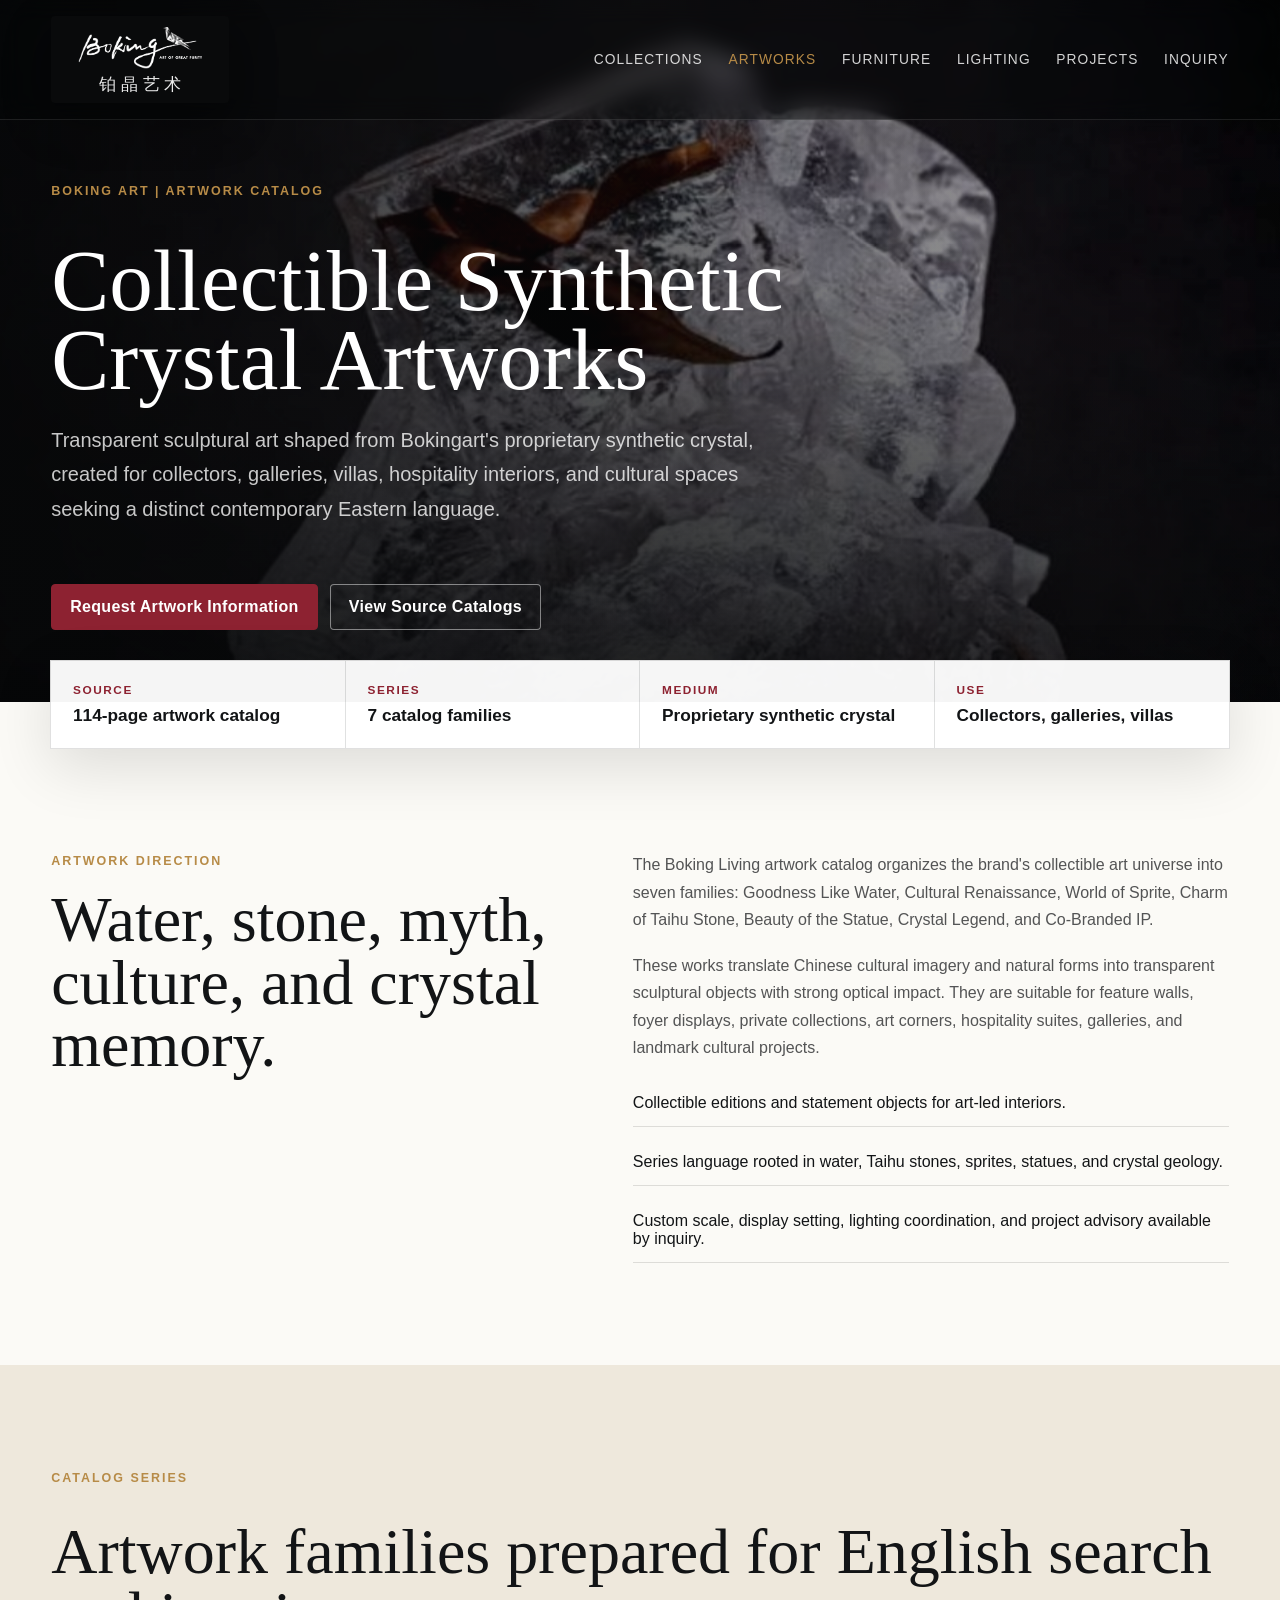
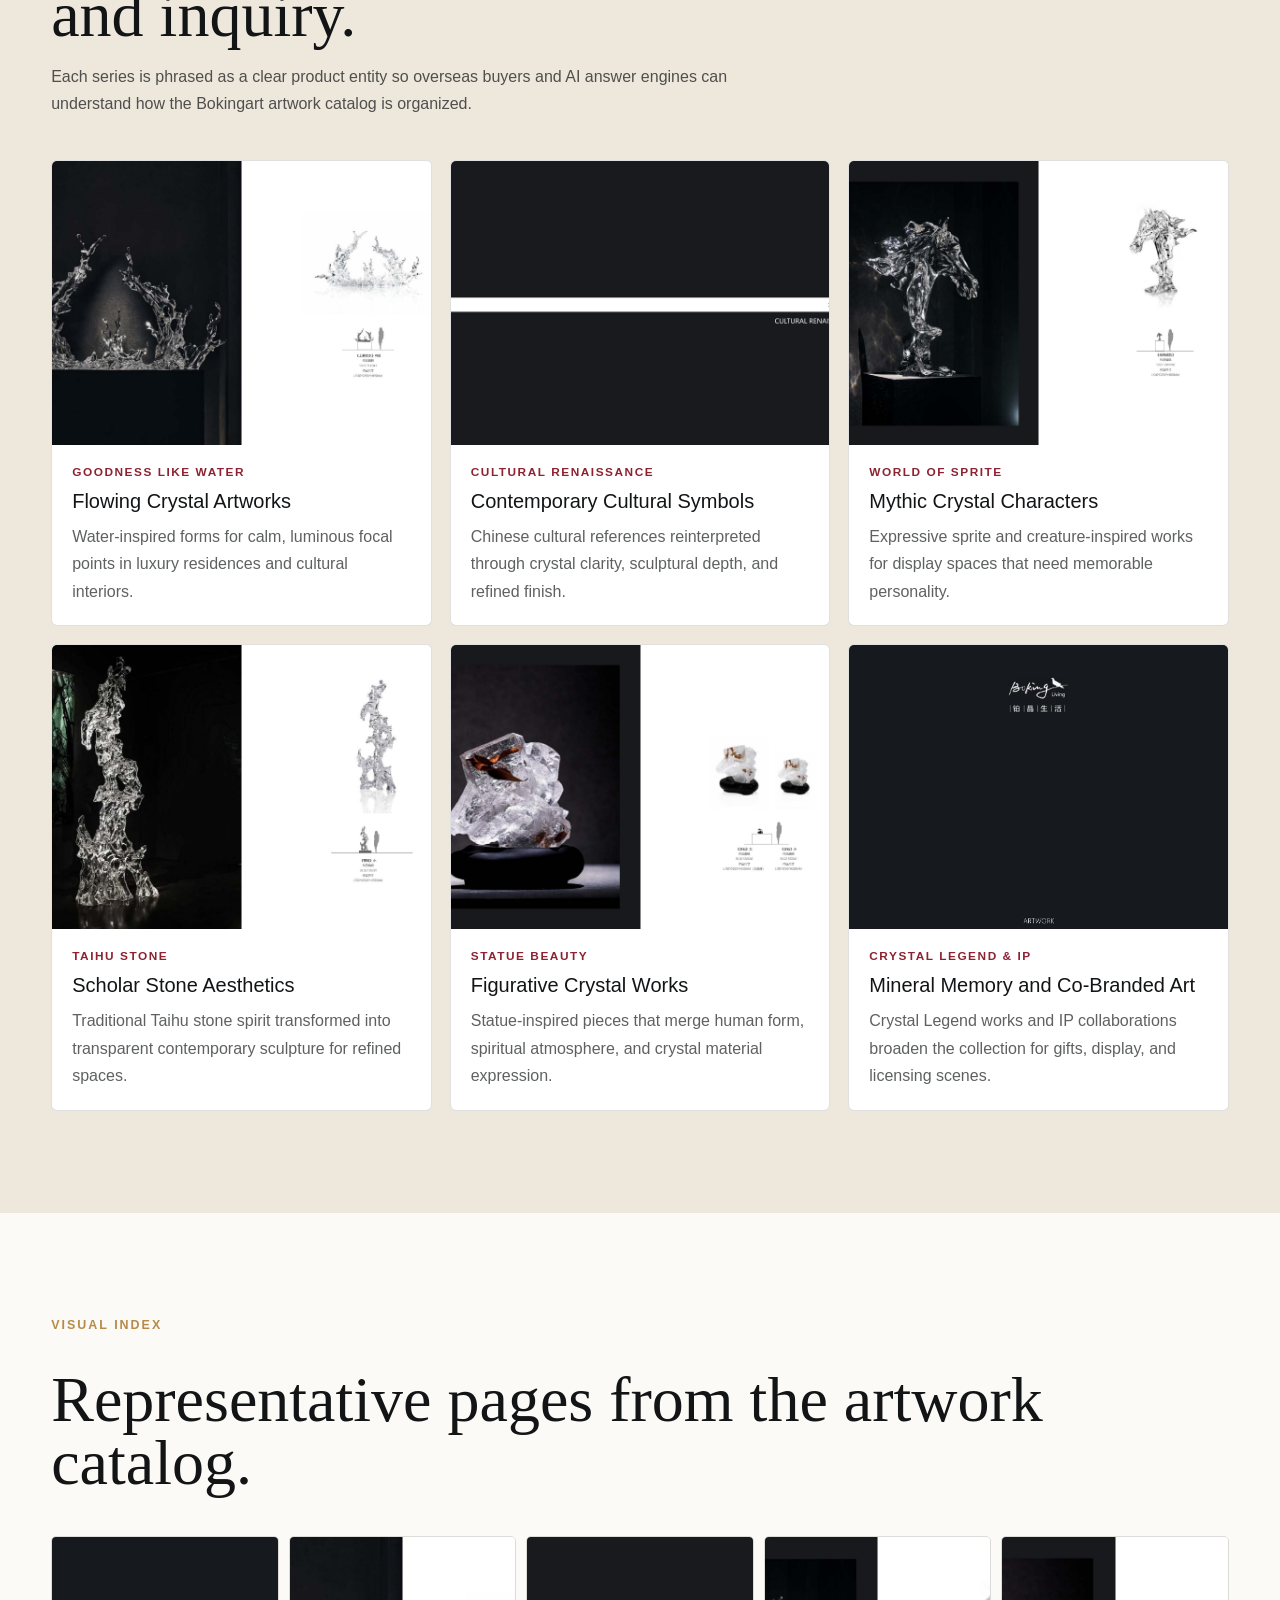
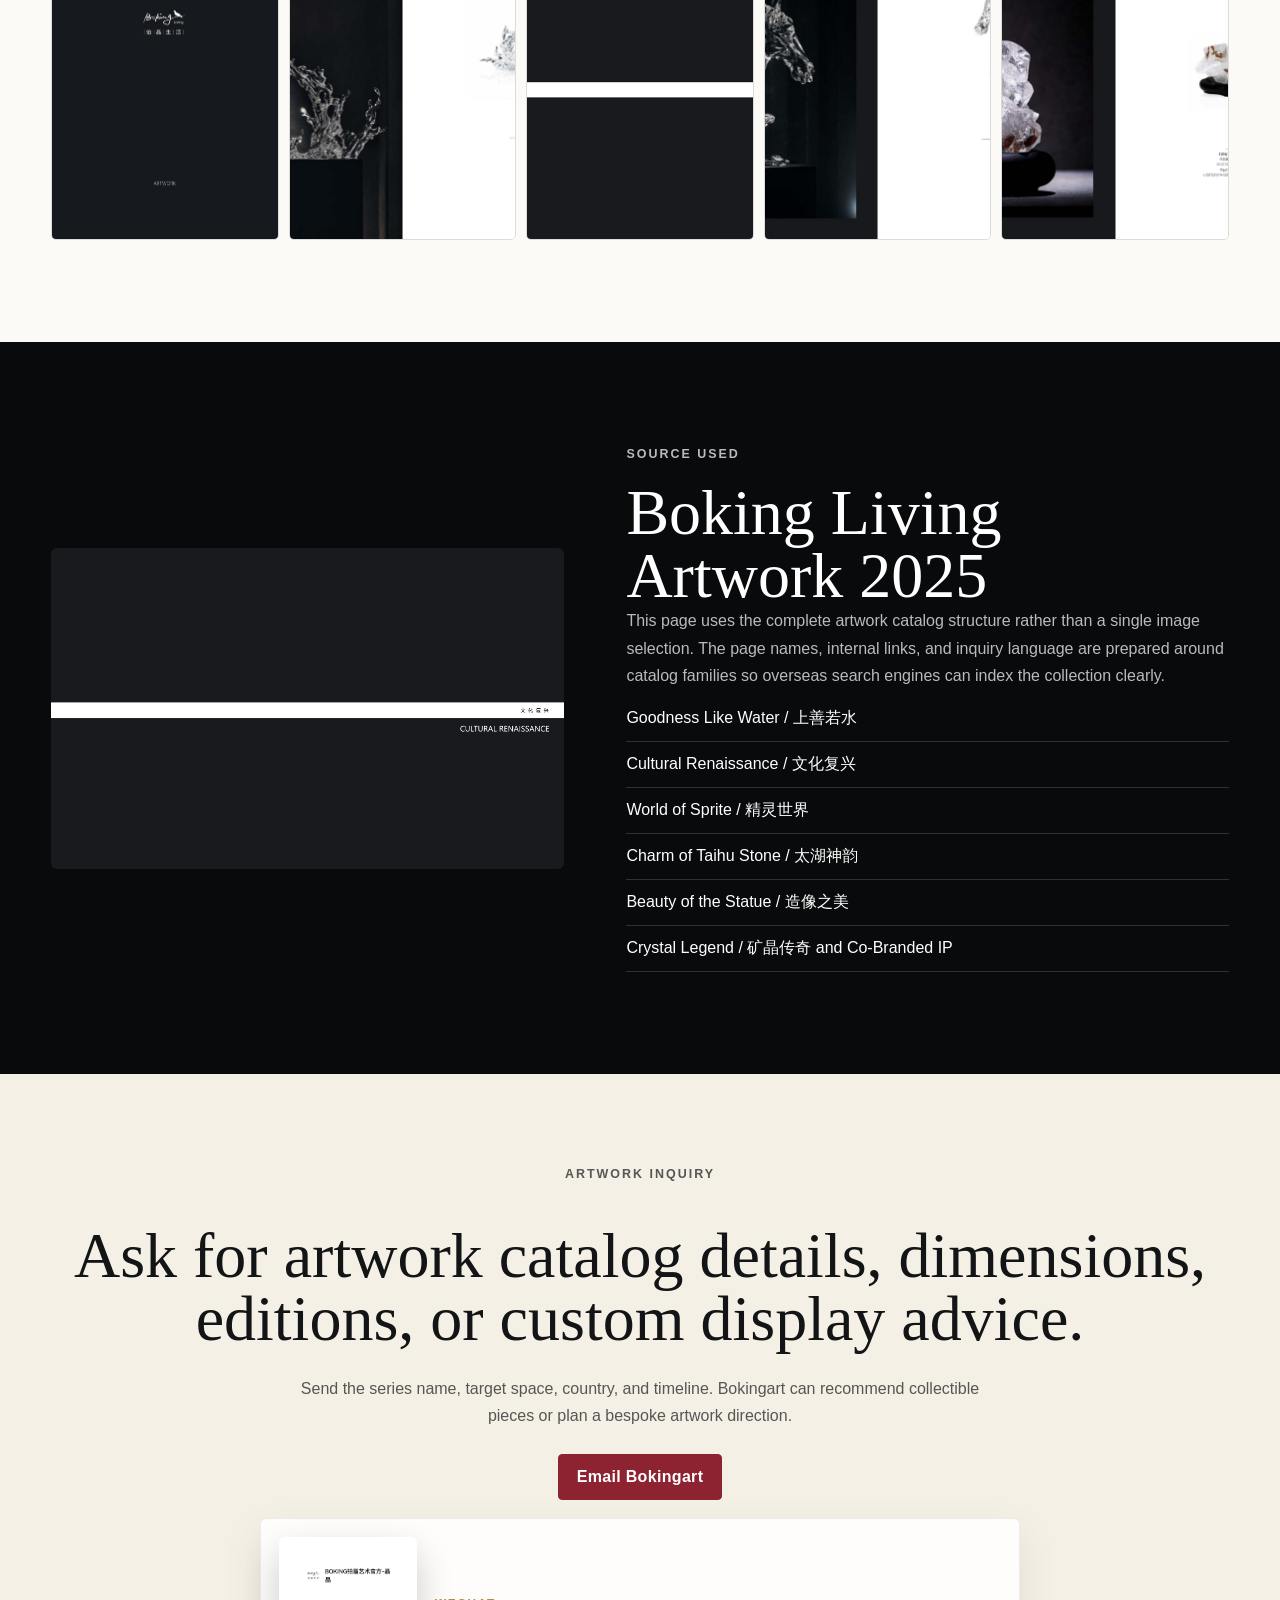
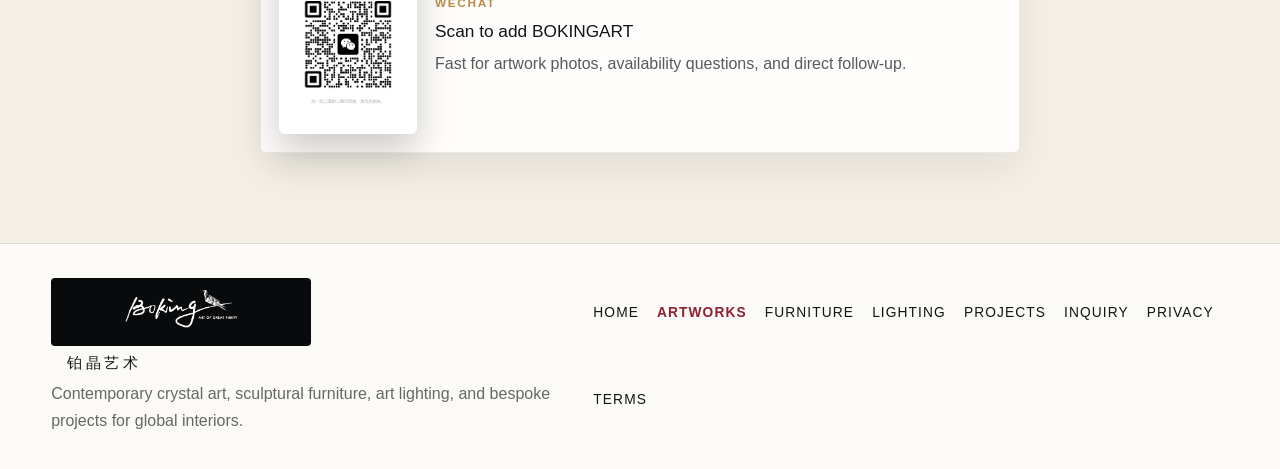
==== commit 8f72eb92: "Refine product imagery and add WeChat inquiry QR" ====
--- a/artworks.html
+++ b/artworks.html
@@ -16,7 +16,7 @@
       property="og:description"
       content="Bokingart transforms synthetic crystal into collectible contemporary Eastern artworks for galleries, collectors, villas, and cultural spaces."
     />
-    <meta property="og:image" content="https://bokingart.netlify.app/assets/pdf-pages/artworks-p058.jpg" />
+    <meta property="og:image" content="https://bokingart.netlify.app/assets/artworks-hero-focus.jpg" />
     <link rel="icon" href="assets/favicon.svg" type="image/svg+xml" />
     <link rel="stylesheet" href="styles.css" />
     <script type="application/ld+json">
@@ -31,7 +31,7 @@
             "category": "Contemporary Crystal Art",
             "description": "Collectible synthetic crystal artworks rooted in contemporary Eastern aesthetics, including Goodness Like Water, Cultural Renaissance, World of Sprite, Taihu Stone, Statue Beauty, Crystal Legend, and co-branded IP art.",
             "url": "https://bokingart.netlify.app/artworks.html",
-            "image": "https://bokingart.netlify.app/assets/pdf-pages/artworks-p058.jpg"
+            "image": "https://bokingart.netlify.app/assets/artworks-hero-focus.jpg"
           },
           {
             "@type": "ItemList",
@@ -76,7 +76,7 @@
     </header>
 
     <main>
-      <section class="sub-hero" style="--hero-image: url('assets/pdf-pages/artworks-p058.jpg')" aria-labelledby="page-title">
+      <section class="sub-hero" style="--hero-image: url('assets/artworks-hero-focus.jpg')" aria-labelledby="page-title">
         <div class="sub-hero-content">
           <p class="eyebrow">Boking Art | Artwork Catalog</p>
           <h1 id="page-title">Collectible Synthetic Crystal Artworks</h1>
@@ -226,7 +226,17 @@
         <p class="eyebrow">Artwork Inquiry</p>
         <h2>Ask for artwork catalog details, dimensions, editions, or custom display advice.</h2>
         <p>Send the series name, target space, country, and timeline. Bokingart can recommend collectible pieces or plan a bespoke artwork direction.</p>
-        <a class="button primary" href="mailto:contact@bokingart.com?subject=Bokingart%20artwork%20inquiry">Email Bokingart</a>
+        <div class="inquiry-mini-actions">
+          <a class="button primary" href="mailto:contact@bokingart.com?subject=Bokingart%20artwork%20inquiry">Email Bokingart</a>
+          <div class="wechat-inline">
+            <img src="assets/wechat-qr.jpg" alt="Official Bokingart WeChat QR code for customer inquiries" />
+            <div>
+              <p class="contact-channel-label">WeChat</p>
+              <h3>Scan to add BOKINGART</h3>
+              <p>Fast for artwork photos, availability questions, and direct follow-up.</p>
+            </div>
+          </div>
+        </div>
       </section>
     </main>
 
--- a/styles.css
+++ b/styles.css
@@ -893,10 +893,67 @@
   color: rgba(255, 255, 255, 0.74);
 }
 
+.contact-channel-label {
+  font-size: 0.74rem;
+  font-weight: 800;
+  letter-spacing: 0.14em;
+  text-transform: uppercase;
+  color: var(--gold);
+}
+
+.inquiry-copy .contact-channel-label,
+.inquiry-mini .contact-channel-label {
+  color: var(--gold);
+}
+
+.contact-channel {
+  display: grid;
+  gap: 10px;
+  padding-top: 6px;
+}
+
+.contact-channel p:last-child {
+  color: rgba(255, 255, 255, 0.72);
+}
+
 .email-link {
   width: fit-content;
   color: var(--crystal);
   border-bottom: 1px solid currentColor;
+}
+
+.wechat-card {
+  display: grid;
+  grid-template-columns: minmax(0, 1fr) 170px;
+  gap: 18px;
+  align-items: center;
+  padding: 18px;
+  border: 1px solid rgba(255, 255, 255, 0.14);
+  border-radius: 6px;
+  background: rgba(255, 255, 255, 0.08);
+  backdrop-filter: blur(10px);
+}
+
+.wechat-copy {
+  display: grid;
+  gap: 10px;
+}
+
+.wechat-copy h3,
+.wechat-inline h3 {
+  font-size: 1.08rem;
+  line-height: 1.2;
+}
+
+.wechat-card img,
+.wechat-inline img {
+  width: 100%;
+  aspect-ratio: 7 / 10;
+  object-fit: contain;
+  padding: 10px;
+  border-radius: 6px;
+  background: var(--white);
+  box-shadow: 0 16px 36px rgba(0, 0, 0, 0.2);
 }
 
 .inquiry-form {
@@ -1087,7 +1144,7 @@
 }
 
 .sub-hero::before {
-  background: var(--hero-image) center / cover;
+  background: var(--hero-image) var(--hero-position, center) / cover;
   transform: scale(1.04);
   filter: saturate(0.96) contrast(1.04);
   animation: slow-drift 16s ease-out both;
@@ -1321,6 +1378,36 @@
 .inquiry-mini p {
   max-width: 720px;
   color: rgba(18, 20, 22, 0.7);
+}
+
+.inquiry-mini-actions {
+  width: min(900px, 100%);
+  display: grid;
+  gap: 18px;
+  justify-items: center;
+}
+
+.wechat-inline {
+  width: min(760px, 100%);
+  display: grid;
+  grid-template-columns: 138px minmax(0, 1fr);
+  gap: 18px;
+  align-items: center;
+  padding: 18px;
+  text-align: left;
+  background: rgba(255, 255, 255, 0.86);
+  border: 1px solid rgba(18, 20, 22, 0.08);
+  border-radius: 6px;
+  box-shadow: 0 16px 42px rgba(18, 20, 22, 0.08);
+}
+
+.wechat-inline div {
+  display: grid;
+  gap: 8px;
+}
+
+.wechat-inline p {
+  max-width: none;
 }
 
 .seo-section {
@@ -1535,6 +1622,17 @@
     grid-template-columns: 1fr;
   }
 
+  .wechat-card,
+  .wechat-inline {
+    grid-template-columns: 1fr;
+  }
+
+  .wechat-card img,
+  .wechat-inline img {
+    max-width: 220px;
+    margin: 0 auto;
+  }
+
   .site-footer {
     display: grid;
   }
@@ -1583,6 +1681,11 @@
     padding: 18px;
   }
 
+  .wechat-card,
+  .wechat-inline {
+    padding: 16px;
+  }
+
   .facts {
     grid-template-columns: 1fr;
   }
